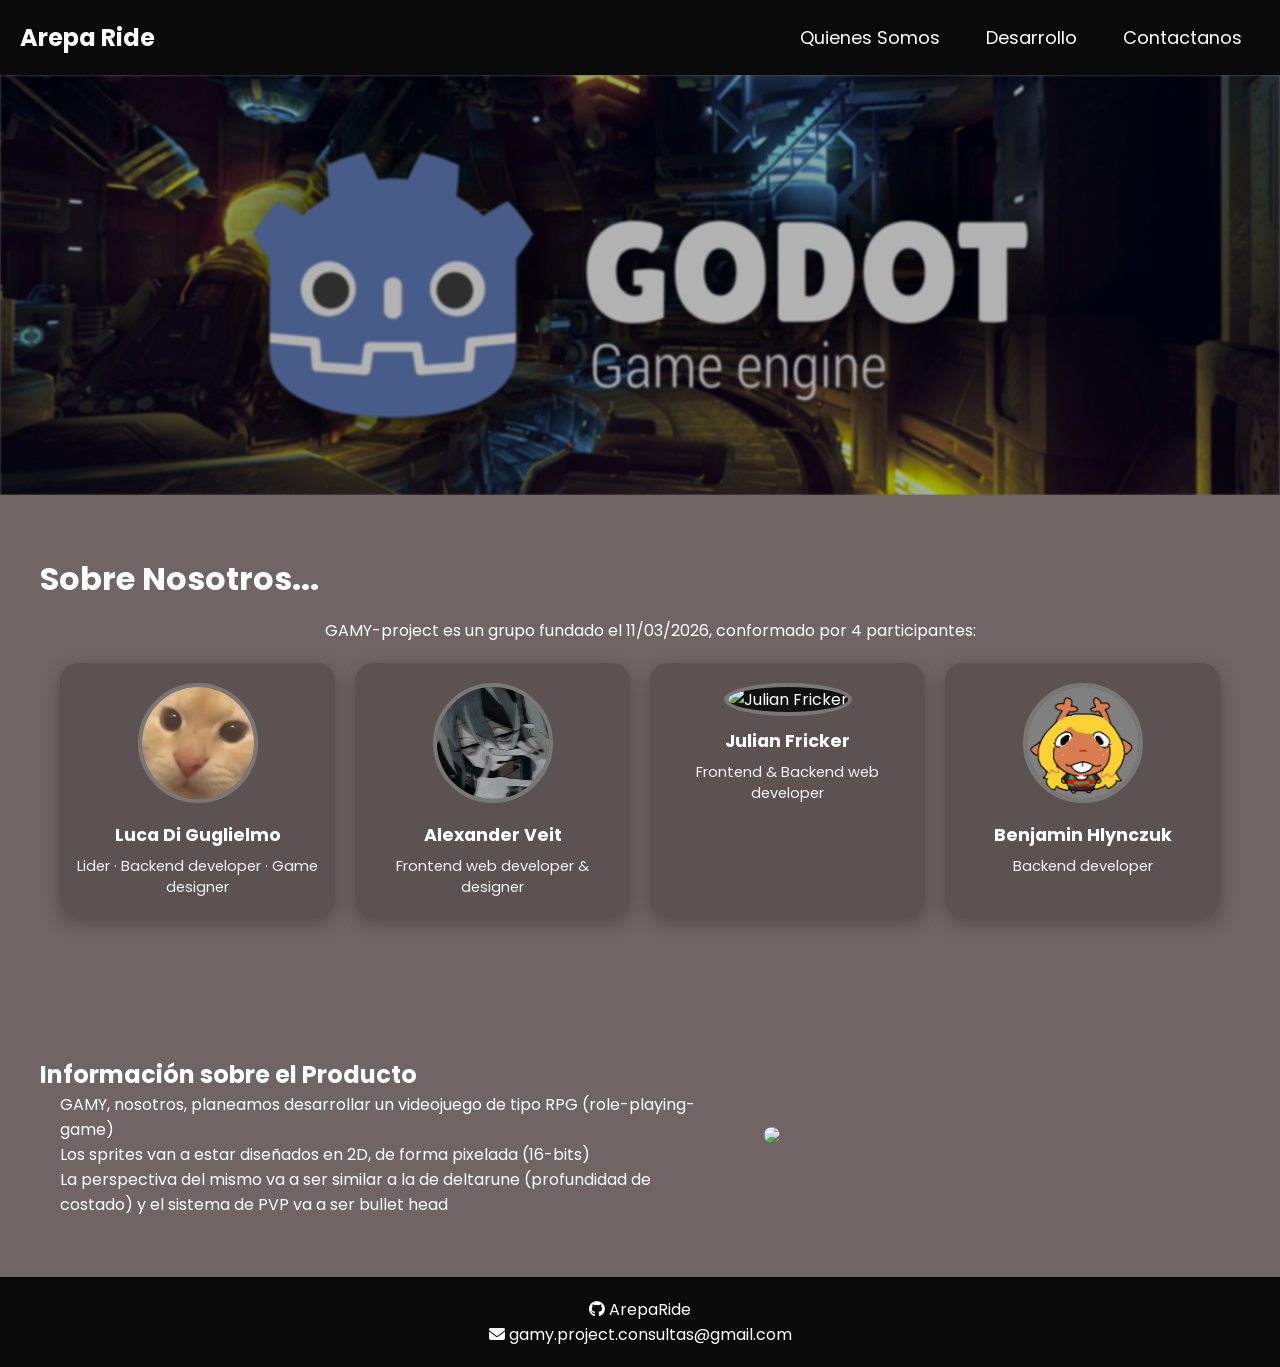
==== WEB/index.html @ 0641e473 "arreglo de direcciones con las imgs" ====
<!DOCTYPE html>
<html lang="es"> 
<head>
    <meta charset="UTF-8">
    <meta name="viewport" content="width=device-width, initial-scale=1.0">
    <title> Introduccion </title> 
    <link rel="stylesheet" href="styles.css">
    <link rel="stylesheet" href="https://cdnjs.cloudflare.com/ajax/libs/font-awesome/6.5.0/css/all.min.css">

</head>

<body> 
    <header> 
    <nav class="navbar">
    <a href="index.html" class="nav-logo">
    <h2 class="logo-text"> Arepa Ride </h2>    
    </a> 
    <ul class="nav-menu"> 
        <li class="nav-item"> 
            <a href="#historia" class="nav-link"> Quienes Somos </a>
        </li>
    <li class="nav-item"> 
            <a href="#productos" class="nav-link"> Desarrollo </a>
        </li>
    <li class="nav-item"> 
            <a href="#contactos" class="nav-link"> Contactanos </a>
        </li>
    </nav>
    </header>
    
    <main> 
    <div class="banner"> 
        <img src="IMGS/godot.jpg">
    </div>

    <section class="historia" id="historia">
    <div class="contenedor-hist">
        <div class="hist-info">
            <h2 class="subtitle_secondary">Sobre Nosotros...</h2>
            <p class="text-hist">GAMY-project es un grupo fundado el 11/03/2026, conformado por 4 participantes:</p>

            <div class="team-grid">
                <article class="member-card">
                    <img src="IMGS/pfp_prueba2.png" alt="Luca Di Guglielmo" class="member-img">
                    <h3>Luca Di Guglielmo</h3>
                    <p>Lider · Backend developer · Game designer </p>
                </article>

                <article class="member-card">
                    <img src="IMGS/pfp_prueba.jpeg" alt="Alexander Veit" class="member-img">
                    <h3>Alexander Veit</h3>
                    <p>Frontend web developer & designer</p>
                </article>

                <article class="member-card">
                    <img src="imgs/julian.jpg" alt="Julian Fricker" class="member-img">
                    <h3>Julian Fricker</h3>
                    <p>Frontend & Backend web developer</p>
                </article>

                <article class="member-card">
                    <img src="IMGS/pfp_prueba3.png" alt="Benjamin Hlynczuk" class="member-img">
                    <h3>Benjamin Hlynczuk</h3>
                    <p>Backend developer</p>
                </article>
            </div>
        </div>
    </div>
</section>

    <section class="productos" id="productos">
        <div class="contenedor-prod">
                <div class="prod-info"> 
                  <h2> Información sobre el Producto </h2> 
                  <p> GAMY, nosotros, planeamos desarrollar un videojuego de tipo RPG (role-playing-game) <br>  Los sprites van a estar diseñados en 2D, de forma pixelada (16-bits) <br> 
                  La perspectiva del mismo va a ser similar a la de deltarune (profundidad de costado) y el sistema de PVP va a ser bullet head </p>
                </div>
        
                <div class="prod-imgs">
                 <img src="imgs/background-black.png"> <!--imagen de prueba, luego se va a colocar un video -->
                </div>
        </div>
    </section>

    </main>
    <footer>
        <div class="contactos" id="contactos"> 
            <div class="github"> 
            <a href="https://github.com/specIux/GAMY-project/tree/main" target="_blank">
            <i class="fa-brands fa-github"></i> ArepaRide
            </a>
            </div>

            <div class="gmail">
                <a href="mailto:gamy.project.consultas@gmail.com" target="_blank">
                    <i class="fa-solid fa-envelope"></i> gamy.project.consultas@gmail.com
                </a>


            </div>

        </div>
    </footer>
        <script src="script/script.js"></script>
</body>
</html>
---- WEB/styles.css ----
@import url('https://fonts.googleapis.com/css2?family=Fredoka:wght@300..700&family=Miniver&family=Playwrite+NO:wght@100..400&family=Poppins:wght@400;500;600;700&display=swap');

* {
    margin: 0;
    padding: 0;
    box-sizing: border-box;
    font-family: "Poppins", sans-serif;
}

:root {
    --white-color: #fff;
    --dark-color: #0a0a0a;
    --primary-color: #706464;
    --secondary-color: #7a7876;
    --light-pink-color: #faf4f5;
    --medium-gray-color: #ccc;

    --font-size-s: 0.9rem;
    --font-size-n: 1rem;
    --font-size-m: 1.12rem;
    --font-size-l: 1.5rem;
    --font-size-xl: 2rem;
    --font-size-xxl: 2.3rem;

    --font-weigth-normal: 400;
    --font-weigth-medium: 500;
    --font-weigth-semibold: 600;
    --font-weigth-bold: 700;

    --border-radius-s: 8px;
    --border-radius-m: 30px;
    --border-radius-circle: 50%;

    --site-max-width: 1300px;
}

html, body {
    scroll-behavior: smooth;
}

body {
    background: var(--primary-color);
    min-height: 100vh;
    display: flex;
    flex-direction: column;
}

ul {
    list-style: none;
}

a {
    text-decoration: none;
}



img {
    width: 100%;
}

p {
    font-family: "Poppins", sans-serif;
    color: var(--white-color);
    padding-left: 20px;
}

h2 {
    color: var(--white-color);
    font-family: "Poppins", sans-serif;
}

button {
    cursor: pointer;
    border: none;
    background: none;
}

/* HEADER */
header {
    background: var(--dark-color);
    position: -webkit-sticky;
    position: sticky;
    top: 0;
    z-index: 100;
}

header .navbar {
    display: flex;
    padding: 20px;
    align-items: center;
    justify-content: space-between;
}

.navbar .nav-menu {
    display: flex;
    gap: 10px;
}

.navbar .nav-logo .logo-text {
    color: var(--white-color);
}

.navbar .nav-menu .nav-link {
    padding: 10px 18px;
    transition: 0.5s ease;
    font-size: var(--font-size-m);
    color: var(--white-color);
    border-radius: var(--border-radius-m);
}

.navbar .nav-menu .nav-link:hover {
    background: var(--secondary-color);
    color: var(--white-color);
}

/* MAIN */
main {
    background: var(--primary-color);
    flex: 1;
}

/* FOOTER */
footer {
    background: var(--dark-color);
}


/* BANNER */
.banner {
    width: 100%;
    height: 420px;
    overflow: hidden;
}

.banner img {
    width: 100%;
    height: 100%;
    object-fit: cover;
    filter: brightness(0.7) blur(1px);
}

/* SECCIONES */
.historia, .productos {
    padding-top: 20px;
}

.hist-info, .hist-imgs {
    padding-left: 140px;
}


.text-hist{
text-align: center;
}


/* PRODUCTOS */
.contenedor-prod {
    display: flex;
    align-items: flex-start;
    gap: 20px;
    padding: 20px;
}

.prod-info {
    flex: 1;
}

.prod-imgs {
    flex: 0 0 45%;
    padding-right: 100px;
}

.prod-imgs img {
    width: 100%;
    border-radius: 8px;
}


.historia, .productos {
    padding: 40px 0;
}

.contenedor-hist {
    display: flex;
    flex-direction: column;
    gap: 30px;
    padding: 20px;
    max-width: 1300px;
    margin: 0 auto;
}

.hist-info {
    width: 100%;
    padding: 0 20px;
}

.subtitle_secondary {
    margin-left: 0;
    margin-bottom: 15px;
    font-size: 2rem;
}

/* TEAM */
.team-grid {
    display: grid;
    grid-template-columns: repeat(auto-fit, minmax(220px, 1fr));
    gap: 20px;
    margin-top: 20px;
    padding: 0 20px;
}

.member-card {
    background: rgba(0, 0, 0, 0.18);
    border-radius: 18px;
    padding: 24px 16px;
    text-align: center;
    color: var(--white-color);
    box-shadow: 0 6px 18px rgba(0, 0, 0, 0.25);
    transition: transform 0.3s ease, box-shadow 0.3s ease;
}

.member-card:hover {
    transform: translateY(-6px);
    box-shadow: 0 10px 24px rgba(0, 0, 0, 0.35);
}

.member-img {
    width: 120px;
    height: 120px;
    object-fit: cover;
    border-radius: 50%;
    border: 4px solid var(--secondary-color);
    margin-bottom: 12px;
    background: #111;
}

.member-card h3 {
    margin-bottom: 8px;
    font-size: 1.1rem;
    color: var(--white-color);
}

.member-card p {
    padding-left: 0;
    font-size: 0.92rem;
    color: #f1f1f1;
    line-height: 1.4;
}

/* PRODUCTOS */
.contenedor-prod {
    display: flex;
    align-items: center;
    gap: 20px;
    padding: 20px;
    max-width: 1300px;
    margin: 0 auto;
}

.prod-info {
    flex: 1;
    padding: 0 20px;
}

.prod-imgs {
    flex: 0 0 40%;
    padding-right: 20px;
}

.prod-imgs img {
    width: 100%;
    border-radius: 12px;
}

/* FOOTER */
.contactos {
    text-align: center;
    color: var(--white-color);
    padding: 20px 0;
}

.contactos a {
    color: var(--white-color);
}


button {
    display: block;      
    width: fit-content;    
    margin: 10px auto;    
    padding: 10px 20px; 
}

button {
    background-color: #28a745;
    color: white;
    border: none;
    padding: 10px 20px;
    cursor: pointer;
    border-radius: 5px;
    margin-top: 10px;
    
    /* 1. La transición: hace que los cambios sean suaves y no de golpe */
    transition: all 0.2s ease; 
}

/* 2. Cuando el mouse pasa por arriba */
button:hover {
    background-color: #218838; /* Se pone un poco más oscuro */
    transform: scale(1.05);    /* Se agranda un poquito (efecto visual) */
}

/* 3. Cuando hacés el clic (efecto de hundido) */
button:active {
    transform: scale(0.95);    /* Se achica un poco, como si lo estuvieras pisando */
    background-color: #1e7e34;

}

.team-grid {
    display: grid;
    grid-template-columns: repeat(auto-fit, minmax(180px, 1fr));
    gap: 20px;
    margin-top: 20px;
    padding: 0 20px 20px 20px;
}

.member-card {
    background: rgba(0, 0, 0, 0.18);
    border-radius: 18px;
    padding: 20px 15px;
    text-align: center;
    color: var(--white-color);
    box-shadow: 0 6px 18px rgba(0, 0, 0, 0.25);
    transition: transform 0.3s ease, box-shadow 0.3s ease;
}

.member-card:hover {
    transform: translateY(-6px);
    box-shadow: 0 10px 24px rgba(0, 0, 0, 0.35);
}

.member-img {
    width: 120px;
    height: 120px;
    object-fit: cover;
    border-radius: 50%;
    border: 4px solid var(--secondary-color);
    margin-bottom: 12px;
}

.member-card h3 {
    margin-bottom: 8px;
    font-size: 1.1rem;
    color: var(--white-color);
}

.member-card p {
    padding-left: 0;
    font-size: 0.92rem;
    color: #f1f1f1;
}
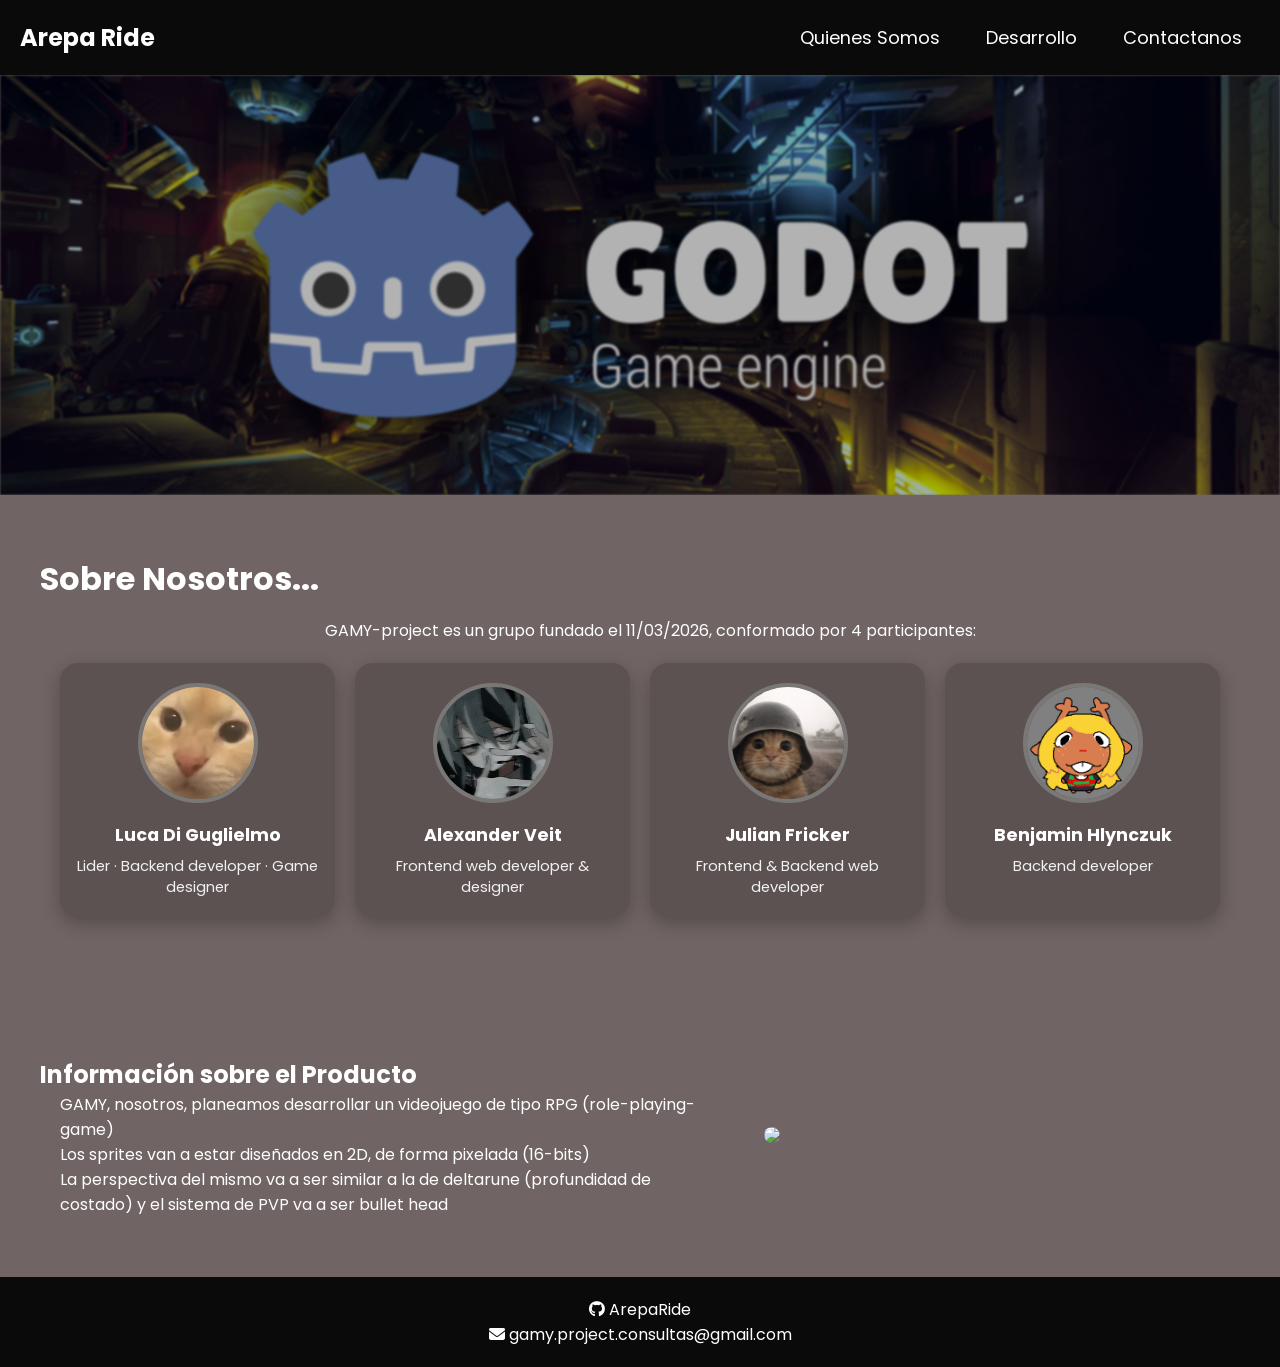
==== commit c978e62d: "nueva pfp del equipo" ====
--- a/WEB/index.html
+++ b/WEB/index.html
@@ -53,7 +53,7 @@
                 </article>
 
                 <article class="member-card">
-                    <img src="imgs/julian.jpg" alt="Julian Fricker" class="member-img">
+                    <img src="IMGS/pfp_prueba4.jpg" alt="Julian Fricker" class="member-img">
                     <h3>Julian Fricker</h3>
                     <p>Frontend & Backend web developer</p>
                 </article>
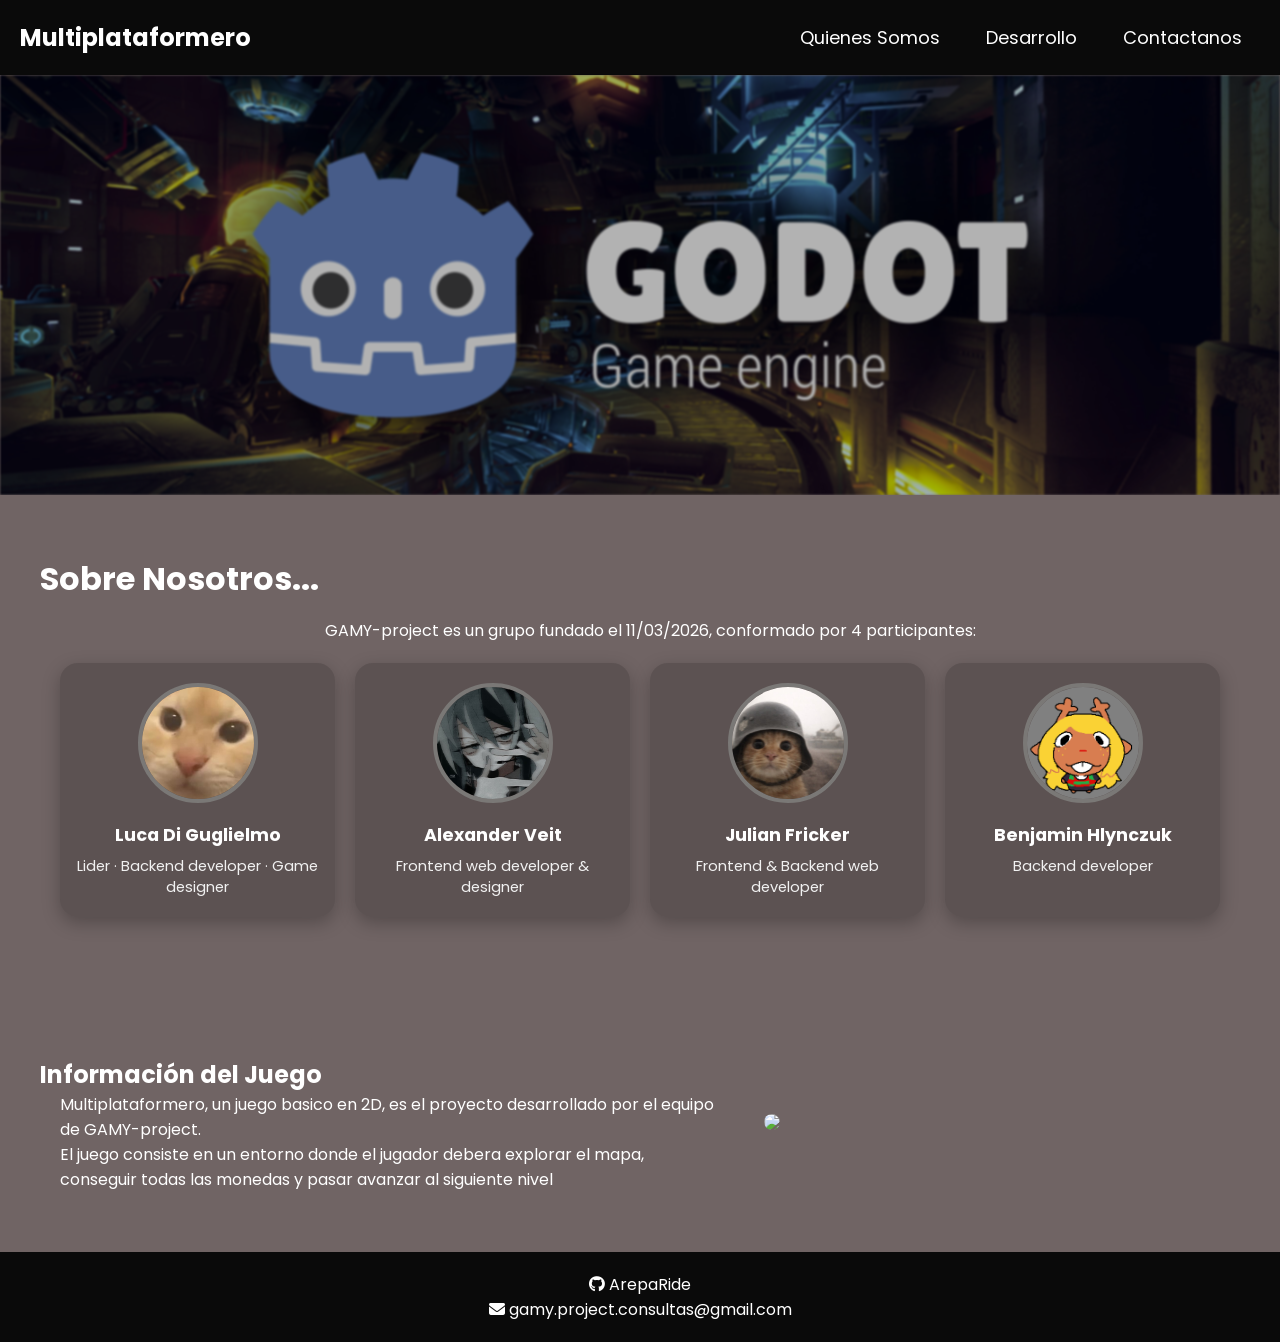
==== commit 1c5fa428: "cambios de nombre debido al proyecto nuevo" ====
--- a/WEB/index.html
+++ b/WEB/index.html
@@ -6,14 +6,13 @@
     <title> Introduccion </title> 
     <link rel="stylesheet" href="styles.css">
     <link rel="stylesheet" href="https://cdnjs.cloudflare.com/ajax/libs/font-awesome/6.5.0/css/all.min.css">
-
 </head>
 
 <body> 
     <header> 
     <nav class="navbar">
     <a href="index.html" class="nav-logo">
-    <h2 class="logo-text"> Arepa Ride </h2>    
+    <h2 class="logo-text"> Multiplataformero </h2>    
     </a> 
     <ul class="nav-menu"> 
         <li class="nav-item"> 
@@ -71,9 +70,9 @@
     <section class="productos" id="productos">
         <div class="contenedor-prod">
                 <div class="prod-info"> 
-                  <h2> Información sobre el Producto </h2> 
-                  <p> GAMY, nosotros, planeamos desarrollar un videojuego de tipo RPG (role-playing-game) <br>  Los sprites van a estar diseñados en 2D, de forma pixelada (16-bits) <br> 
-                  La perspectiva del mismo va a ser similar a la de deltarune (profundidad de costado) y el sistema de PVP va a ser bullet head </p>
+                  <h2> Información del Juego </h2> 
+                  <p> Multiplataformero, un juego basico en 2D, es el proyecto desarrollado por el equipo de GAMY-project. <br> 
+                El juego consiste en un entorno donde el jugador debera explorar el mapa, conseguir todas las monedas y pasar avanzar al siguiente nivel </p>
                 </div>
         
                 <div class="prod-imgs">
@@ -98,7 +97,6 @@
 
 
             </div>
-
         </div>
     </footer>
         <script src="script/script.js"></script>
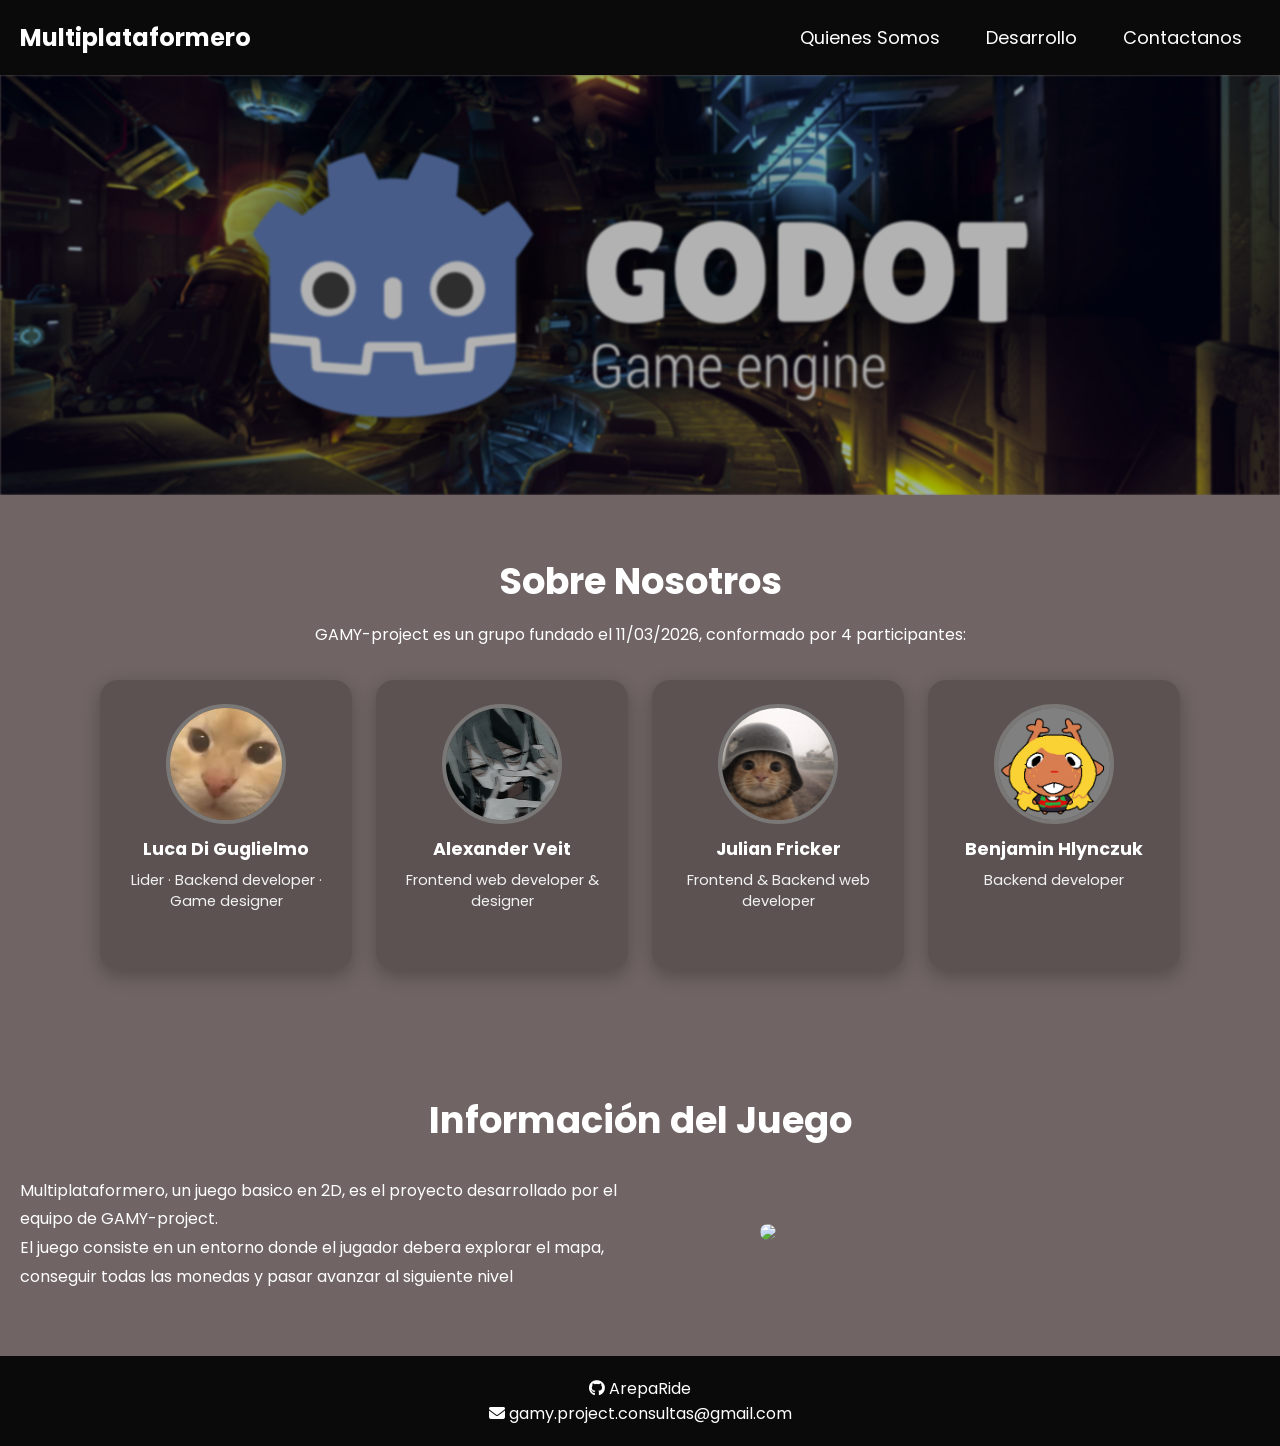
==== commit e0e1159d: "cambios en el index de estetica y contenido" ====
--- a/WEB/index.html
+++ b/WEB/index.html
@@ -35,32 +35,36 @@
     <section class="historia" id="historia">
     <div class="contenedor-hist">
         <div class="hist-info">
-            <h2 class="subtitle_secondary">Sobre Nosotros...</h2>
+            <h2 class="subtitle_secondary">Sobre Nosotros</h2>
             <p class="text-hist">GAMY-project es un grupo fundado el 11/03/2026, conformado por 4 participantes:</p>
 
             <div class="team-grid">
-                <article class="member-card">
+                <article class="member-card" tabindex="0">
                     <img src="IMGS/pfp_prueba2.png" alt="Luca Di Guglielmo" class="member-img">
                     <h3>Luca Di Guglielmo</h3>
                     <p>Lider · Backend developer · Game designer </p>
+                    <p class="member-bio">Coordina el equipo y convierte las ideas del juego en sistemas funcionales.</p>
                 </article>
 
-                <article class="member-card">
+                <article class="member-card" tabindex="0">
                     <img src="IMGS/pfp_prueba.jpeg" alt="Alexander Veit" class="member-img">
                     <h3>Alexander Veit</h3>
                     <p>Frontend web developer & designer</p>
+                    <p class="member-bio">Da forma a la experiencia visual y a las interfaces que conectan con los jugadores.</p>
                 </article>
 
-                <article class="member-card">
+                <article class="member-card" tabindex="0">
                     <img src="IMGS/pfp_prueba4.jpg" alt="Julian Fricker" class="member-img">
                     <h3>Julian Fricker</h3>
                     <p>Frontend & Backend web developer</p>
+                    <p class="member-bio">Construye las herramientas web y ayuda a que cada parte del proyecto trabaje en conjunto.</p>
                 </article>
 
-                <article class="member-card">
+                <article class="member-card" tabindex="0">
                     <img src="IMGS/pfp_prueba3.png" alt="Benjamin Hlynczuk" class="member-img">
                     <h3>Benjamin Hlynczuk</h3>
                     <p>Backend developer</p>
+                    <p class="member-bio">Desarrolla la lógica interna que mantiene estable y fluida la experiencia de juego.</p>
                 </article>
             </div>
         </div>
@@ -68,9 +72,9 @@
 </section>
 
     <section class="productos" id="productos">
+                <h2 class="section-title">Información del Juego</h2>
         <div class="contenedor-prod">
                 <div class="prod-info"> 
-                  <h2> Información del Juego </h2> 
                   <p> Multiplataformero, un juego basico en 2D, es el proyecto desarrollado por el equipo de GAMY-project. <br> 
                 El juego consiste en un entorno donde el jugador debera explorar el mapa, conseguir todas las monedas y pasar avanzar al siguiente nivel </p>
                 </div>
--- a/WEB/styles.css
+++ b/WEB/styles.css
@@ -218,12 +218,16 @@
     text-align: center;
     color: var(--white-color);
     box-shadow: 0 6px 18px rgba(0, 0, 0, 0.25);
-    transition: transform 0.3s ease, box-shadow 0.3s ease;
-}
-
-.member-card:hover {
+    transition: transform 0.3s ease, box-shadow 0.3s ease, background-color 0.3s ease;
+}
+
+.member-card:hover,
+.member-card:focus-visible {
     transform: translateY(-6px);
     box-shadow: 0 10px 24px rgba(0, 0, 0, 0.35);
+    background: rgba(0, 0, 0, 0.28);
+    outline: 2px solid var(--white-color);
+    outline-offset: 4px;
 }
 
 .member-img {
@@ -247,6 +251,30 @@
     font-size: 0.92rem;
     color: #f1f1f1;
     line-height: 1.4;
+}
+
+.member-bio {
+    max-height: 0;
+    margin: 0;
+    overflow: hidden;
+    opacity: 0;
+    transform: translateY(6px);
+    transition: max-height 0.3s ease, margin 0.3s ease, opacity 0.3s ease, transform 0.3s ease;
+}
+
+.member-card:hover .member-bio,
+.member-card:focus-visible .member-bio {
+    max-height: 5rem;
+    margin-top: 12px;
+    opacity: 1;
+    transform: translateY(0);
+}
+
+@media (prefers-reduced-motion: reduce) {
+    .member-card,
+    .member-bio {
+        transition: none;
+    }
 }
 
 /* PRODUCTOS */
@@ -361,4 +389,93 @@
     padding-left: 0;
     font-size: 0.92rem;
     color: #f1f1f1;
+}
+
+/* ORGANIZACION DE SECCIONES */
+.historia,
+.productos {
+    padding: 64px 20px;
+}
+
+.contenedor-hist,
+.contenedor-prod {
+    width: min(100%, var(--site-max-width));
+    padding: 0;
+}
+
+.section-title,
+.subtitle_secondary {
+    margin: 0 auto 18px;
+    text-align: center;
+    font-size: clamp(1.7rem, 3vw, 2.3rem);
+    line-height: 1.2;
+}
+
+.text-hist {
+    max-width: 700px;
+    margin: 0 auto;
+    padding: 0;
+    text-align: center;
+    line-height: 1.7;
+}
+
+.team-grid {
+    width: min(100%, 1080px);
+    margin: 32px auto 0;
+    padding: 0;
+    gap: 24px;
+}
+
+.member-card {
+    min-height: 290px;
+    padding: 24px 18px;
+    display: flex;
+    flex-direction: column;
+    align-items: center;
+    justify-content: flex-start;
+}
+
+.member-card p:not(.member-bio) {
+    min-height: 42px;
+}
+
+.contenedor-prod {
+    align-items: center;
+    gap: clamp(28px, 6vw, 72px);
+    margin: 34px auto 0;
+}
+
+.prod-info,
+.prod-imgs {
+    padding: 0;
+}
+
+.prod-info p {
+    max-width: 600px;
+    padding: 0;
+    line-height: 1.8;
+}
+
+.prod-imgs {
+    flex-basis: min(42%, 500px);
+}
+
+@media (max-width: 700px) {
+    .historia,
+    .productos {
+        padding: 48px 16px;
+    }
+
+    .contenedor-prod {
+        flex-direction: column;
+        align-items: stretch;
+    }
+
+    .prod-info p {
+        max-width: none;
+    }
+
+    .prod-imgs {
+        flex-basis: auto;
+    }
 }
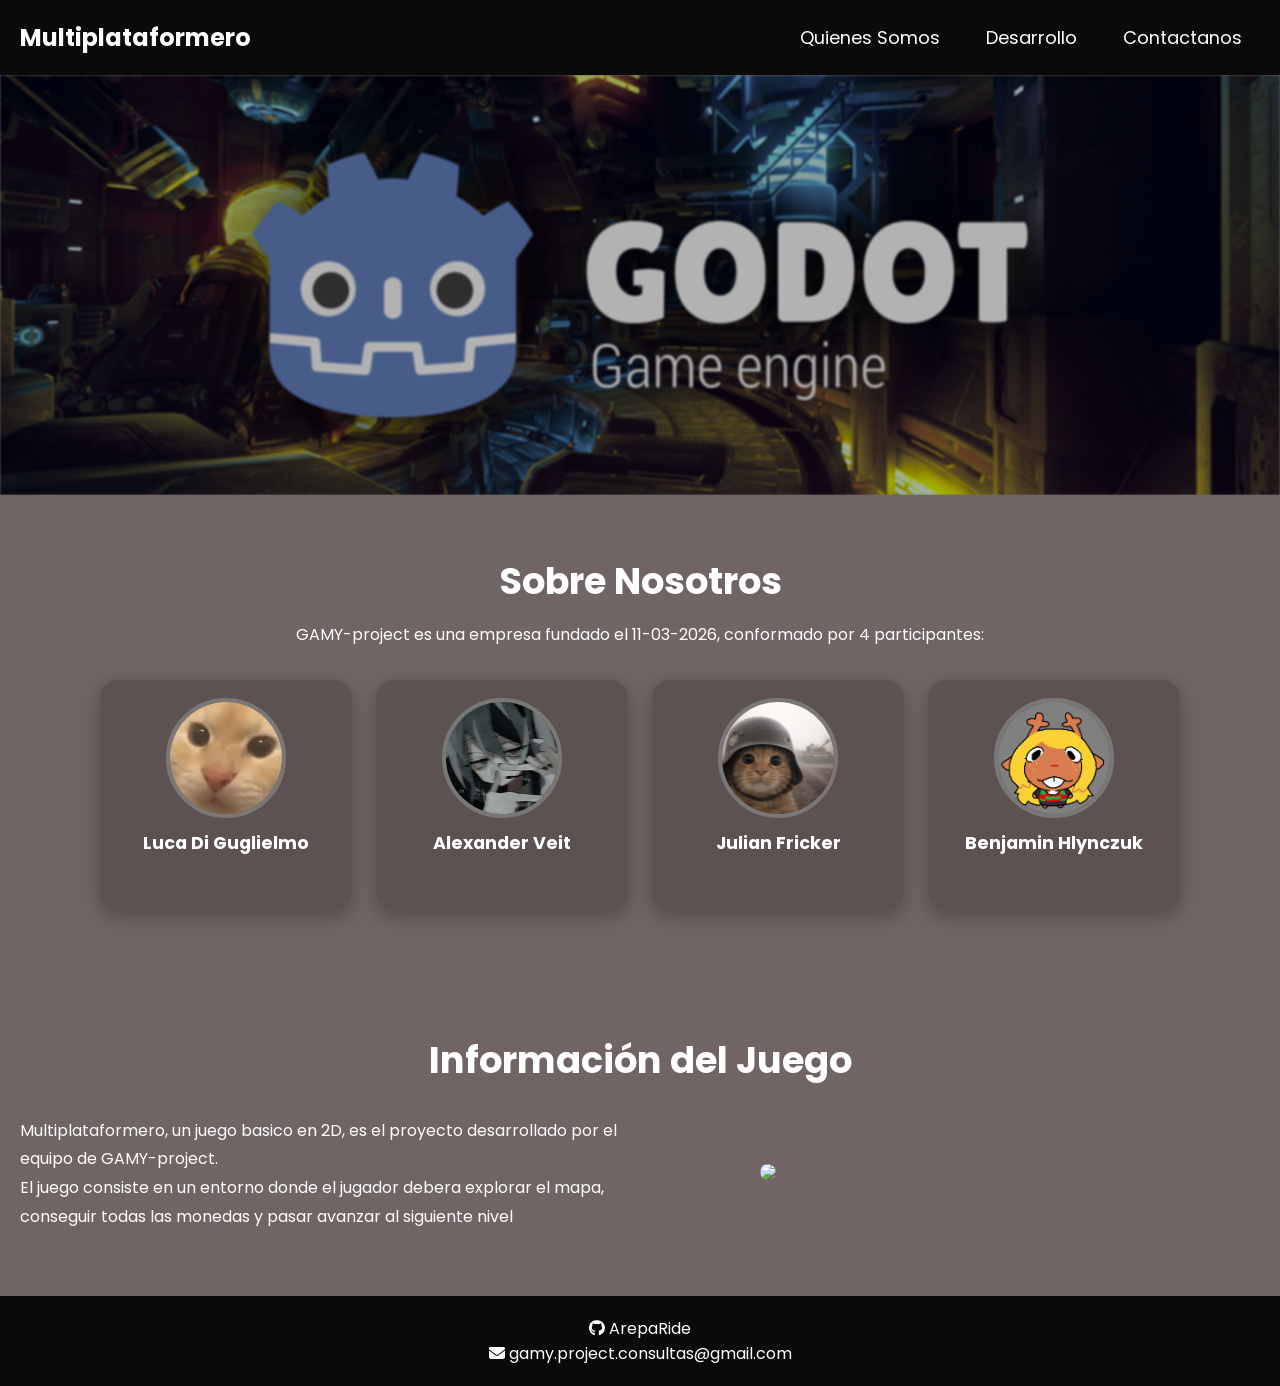
==== commit 004b4cc7: "cambios en el index" ====
--- a/WEB/index.html
+++ b/WEB/index.html
@@ -3,7 +3,7 @@
 <head>
     <meta charset="UTF-8">
     <meta name="viewport" content="width=device-width, initial-scale=1.0">
-    <title> Introduccion </title> 
+    <title> Gamy </title> 
     <link rel="stylesheet" href="styles.css">
     <link rel="stylesheet" href="https://cdnjs.cloudflare.com/ajax/libs/font-awesome/6.5.0/css/all.min.css">
 </head>
@@ -36,13 +36,13 @@
     <div class="contenedor-hist">
         <div class="hist-info">
             <h2 class="subtitle_secondary">Sobre Nosotros</h2>
-            <p class="text-hist">GAMY-project es un grupo fundado el 11/03/2026, conformado por 4 participantes:</p>
+            <p class="text-hist"> GAMY-project es una empresa fundado el 11-03-2026, conformado por 4 participantes:</p>
 
             <div class="team-grid">
                 <article class="member-card" tabindex="0">
                     <img src="IMGS/pfp_prueba2.png" alt="Luca Di Guglielmo" class="member-img">
                     <h3>Luca Di Guglielmo</h3>
-                    <p>Lider · Backend developer · Game designer </p>
+                    <p>Lider · Backend developer & Game designer </p>
                     <p class="member-bio">Coordina el equipo y convierte las ideas del juego en sistemas funcionales.</p>
                 </article>
 
--- a/WEB/styles.css
+++ b/WEB/styles.css
@@ -253,6 +253,15 @@
     line-height: 1.4;
 }
 
+.member-card p:not(.member-bio) {
+    max-height: 0;
+    margin: 0;
+    overflow: hidden;
+    opacity: 0;
+    transform: translateY(6px);
+    transition: max-height 0.3s ease, margin 0.3s ease, opacity 0.3s ease, transform 0.3s ease;
+}
+
 .member-bio {
     max-height: 0;
     margin: 0;
@@ -266,6 +275,14 @@
 .member-card:focus-visible .member-bio {
     max-height: 5rem;
     margin-top: 12px;
+    opacity: 1;
+    transform: translateY(0);
+}
+
+.member-card:hover p:not(.member-bio),
+.member-card:focus-visible p:not(.member-bio) {
+    max-height: 5rem;
+    margin-top: 8px;
     opacity: 1;
     transform: translateY(0);
 }
@@ -427,8 +444,8 @@
 }
 
 .member-card {
-    min-height: 290px;
-    padding: 24px 18px;
+    min-height: 230px;
+    padding: 18px 16px;
     display: flex;
     flex-direction: column;
     align-items: center;
@@ -436,7 +453,7 @@
 }
 
 .member-card p:not(.member-bio) {
-    min-height: 42px;
+    min-height: 0;
 }
 
 .contenedor-prod {
@@ -461,6 +478,29 @@
 }
 
 @media (max-width: 700px) {
+    header .navbar {
+        padding: 14px 16px;
+    }
+
+    .navbar .nav-logo .logo-text {
+        font-size: 1.35rem;
+    }
+
+    .navbar .nav-menu {
+        justify-content: center;
+        flex-wrap: wrap;
+        gap: 2px;
+    }
+
+    .navbar .nav-menu .nav-link {
+        padding: 8px 9px;
+        font-size: 0.82rem;
+    }
+
+    .banner {
+        height: clamp(240px, 58vw, 360px);
+    }
+
     .historia,
     .productos {
         padding: 48px 16px;
@@ -478,4 +518,22 @@
     .prod-imgs {
         flex-basis: auto;
     }
+
+    .team-grid {
+        grid-template-columns: minmax(0, 1fr);
+    }
+
+    .member-card {
+        min-height: 0;
+    }
+
+    .contactos {
+        padding: 20px 16px;
+    }
+
+    .contactos a {
+        display: inline-block;
+        max-width: 100%;
+        overflow-wrap: anywhere;
+    }
 }
